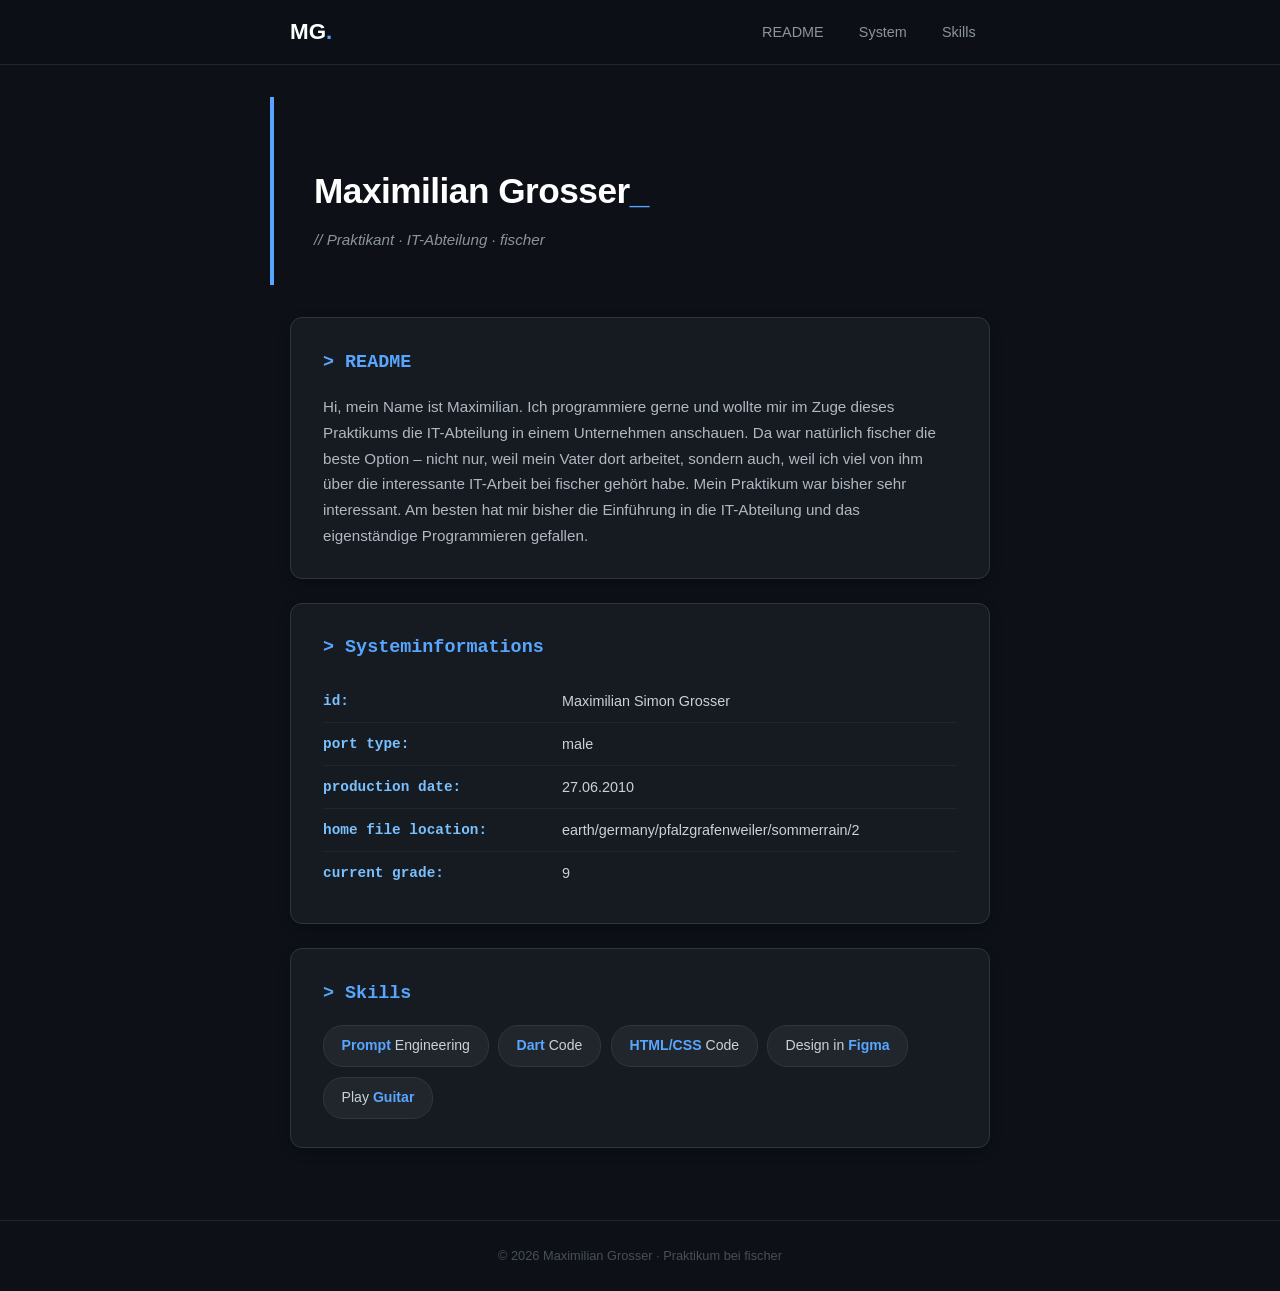
==== Praktikum/index.html @ 61a894ef "Praktikum1" ====
<!DOCTYPE html>  
<html lang="de">  
<head>  
    <meta charset="UTF-8">  
    <meta name="viewport" content="width=device-width, initial-scale=1.0">  
    <title>Maximilian Grosser</title>  
    <link rel="stylesheet" href="style.css">  
</head>  
<body>

    <!-- ── Navigation ── -->  
    <nav class="navbar">  
        <div class="nav-container">  
            <a href="#top" class="nav-logo">MG<span class="dot">.</span></a>  
            <ul class="nav-links">  
                <li><a href="#" data-target="readme">README</a></li>  
                <li><a href="#" data-target="system">System</a></li>  
                <li><a href="#" data-target="skills">Skills</a></li>  
            </ul>              
        </div>  
    </nav>

    <!-- ── Header ── -->  
    <header id="top">  
        <div class="container">  
            <h1 class="fade-in">Maximilian Grosser<span class="cursor">_</span></h1>  
            <p class="subtitle fade-in delay-1">// Praktikant &middot; IT-Abteilung &middot; fischer</p>  
        </div>  
    </header>

    <!-- ── Main ── -->  
    <main>  
        <div class="container">

            <section class="card slide-up" id="readme">  
                <h2>&gt; README</h2>  
                <p>  
                    Hi, mein Name ist Maximilian. Ich programmiere gerne und wollte mir  
                    im Zuge dieses Praktikums die IT-Abteilung in einem Unternehmen  
                    anschauen. Da war natürlich fischer die beste Option – nicht nur,  
                    weil mein Vater dort arbeitet, sondern auch, weil ich viel von ihm  
                    über die interessante IT-Arbeit bei fischer gehört habe. Mein  
                    Praktikum war bisher sehr interessant. Am besten hat mir bisher die  
                    Einführung in die IT-Abteilung und das eigenständige Programmieren  
                    gefallen.  
                </p>  
            </section>

            <section class="card slide-up delay-1" id="system">  
                <h2>&gt; Systeminformations</h2>  
                <table class="info-table">  
                    <tr><td class="key">id:</td><td>Maximilian Simon Grosser</td></tr>  
                    <tr><td class="key">port type:</td><td>male</td></tr>  
                    <tr><td class="key">production date:</td><td>27.06.2010</td></tr>  
                    <tr><td class="key">home file location:</td><td>earth/germany/pfalzgrafenweiler/sommerrain/2</td></tr>  
                    <tr><td class="key">current grade:</td><td>9</td></tr>  
                </table>  
            </section>

            <section class="card slide-up delay-2" id="skills">  
                <h2>&gt; Skills</h2>  
                <ul class="skills-list">  
                    <li><strong>Prompt</strong> Engineering</li>  
                    <li><strong>Dart</strong> Code</li>  
                    <li><strong>HTML/CSS</strong> Code</li>  
                    <li>Design in <strong>Figma</strong></li>  
                    <li>Play <strong>Guitar</strong></li>  
                </ul>  
            </section>

        </div>  
    </main>

    <!-- ── Footer ── -->  
    <footer>  
        <div class="container">  
            <p>&copy; 2026 Maximilian Grosser &middot; Praktikum bei fischer</p>  
        </div>  
    </footer>
  
<script>  
    document.querySelectorAll('.nav-links a').forEach(function(link) {  
        link.addEventListener('click', function(e) {  
            e.preventDefault();

            // Alte Glow-Klasse von allen Cards entfernen  
            document.querySelectorAll('.card').forEach(function(card) {  
                card.classList.remove('glow');  
            });

            // Ziel-Card finden  
            var targetId = this.getAttribute('data-target');  
            var targetCard = document.getElementById(targetId);

            if (targetCard) {  
                // Zur Section scrollen  
                targetCard.scrollIntoView({ behavior: 'smooth', block: 'start' });

                // Glow-Effekt nach kurzem Delay auslösen  
                setTimeout(function() {  
                    void targetCard.offsetWidth;  
                    targetCard.classList.add('glow');  
                }, 400);  
            }  
        });  
    });  
</script>  

</body>  
</html>
---- Praktikum/style.css ----
/* ═══════════════════════════════  
   Reset & Basis  
   ═══════════════════════════════ */  
*, *::before, *::after {  
    margin: 0;  
    padding: 0;  
    box-sizing: border-box;  
}

html {  
    scroll-behavior: smooth;  
}

body {  
    font-family: 'Segoe UI', 'Helvetica Neue', Arial, sans-serif;  
    background-color: #0d1117;  
    color: #c9d1d9;  
    line-height: 1.7;  
    min-height: 100vh;  
}
section.card {  
    scroll-margin-top: 80px;  
}  
.container {  
    max-width: 740px;  
    width: 100%;  
    margin: 0 auto;  
    padding: 0 1.25rem;  
}


/* ═══════════════════════════════  
   Animationen – Keyframes  
   ═══════════════════════════════ */  
@keyframes fadeIn {  
    from {  
        opacity: 0;  
        transform: translateY(-10px);  
    }  
    to {  
        opacity: 1;  
        transform: translateY(0);  
    }  
}

@keyframes slideUp {  
    from {  
        opacity: 0;  
        transform: translateY(40px);  
    }  
    to {  
        opacity: 1;  
        transform: translateY(0);  
    }  
}

@keyframes blink {  
    50% { opacity: 0; }  
}

@keyframes navSlideDown {  
    from {  
        opacity: 0;  
        transform: translateY(-100%);  
    }  
    to {  
        opacity: 1;  
        transform: translateY(0);  
    }  
}

@keyframes popIn {  
    0% {  
        opacity: 0;  
        transform: scale(0.6);  
    }  
    70% {  
        transform: scale(1.08);  
    }  
    100% {  
        opacity: 1;  
        transform: scale(1);  
    }  
}

/* Animations-Klassen */  
.fade-in {  
    animation: fadeIn 0.8s ease forwards;  
    opacity: 0;  
}

.slide-up {  
    animation: slideUp 0.7s ease forwards;  
    opacity: 0;  
}

.delay-1 { animation-delay: 0.2s; }  
.delay-2 { animation-delay: 0.4s; }  
.delay-3 { animation-delay: 0.6s; }


/* ═══════════════════════════════  
   Navigation  
   ═══════════════════════════════ */  
.navbar {  
    position: sticky;  
    top: 0;  
    z-index: 100;  
    background-color: rgba(13, 17, 23, 0.85);  
    backdrop-filter: blur(12px);  
    border-bottom: 1px solid #21262d;  
    padding: 0.8rem 0;  
    animation: navSlideDown 0.5s ease forwards;  
}

.nav-container {  
    max-width: 740px;  
    margin: 0 auto;  
    padding: 0 1.25rem;  
    display: flex;  
    justify-content: space-between;  
    align-items: center;  
}

.nav-logo {  
    font-size: 1.4rem;  
    font-weight: 700;  
    color: #ffffff;  
    text-decoration: none;  
    transition: transform 0.3s ease, color 0.3s ease;  
}

.nav-logo:hover {  
    transform: scale(1.15) rotate(-3deg);  
    color: #58a6ff;  
}

.nav-logo .dot {  
    color: #58a6ff;  
}

.nav-links {  
    list-style: none;  
    display: flex;  
    gap: 0.4rem;  
}

.nav-links a {  
    text-decoration: none;  
    color: #8b949e;  
    font-size: 0.9rem;  
    font-weight: 500;  
    padding: 0.45rem 0.9rem;  
    border-radius: 8px;  
    position: relative;  
    transition: color 0.25s ease,  
                background-color 0.25s ease,  
                transform 0.25s ease;  
}

.nav-links a:hover {  
    color: #ffffff;  
    background-color: #1c2433;  
    transform: translateY(-2px);  
}

/* Animierter Unterstrich */  
.nav-links a::after {  
    content: '';  
    position: absolute;  
    bottom: 2px;  
    left: 50%;  
    width: 0;  
    height: 2px;  
    background-color: #58a6ff;  
    border-radius: 2px;  
    transition: width 0.3s ease, left 0.3s ease;  
}

.nav-links a:hover::after {  
    width: 60%;  
    left: 20%;  
}


/* ═══════════════════════════════  
   Header  
   ═══════════════════════════════ */  
header {  
    padding: 4rem 0 2rem;  
    border-left: 4px solid #58a6ff;  
    margin: 2rem auto 0;  
    max-width: 740px;  
    padding-left: 1.25rem;  
}

h1 {  
    font-size: 2.2rem;  
    font-weight: 700;  
    color: #ffffff;  
    letter-spacing: -0.5px;  
}

.cursor {  
    color: #58a6ff;  
    animation: blink 1s step-end infinite;  
}

.subtitle {  
    margin-top: 0.4rem;  
    font-size: 0.95rem;  
    color: #8b949e;  
    font-style: italic;  
}


/* ═══════════════════════════════  
   Main  
   ═══════════════════════════════ */  
main {  
    padding: 2rem 0;  
}


/* ═══════════════════════════════  
   Cards – untereinander gestapelt  
   ═══════════════════════════════ */  
.card {  
    background-color: #161b22;  
    border: 1px solid #30363d;  
    border-radius: 12px;  
    padding: 1.8rem 2rem;  
    margin-bottom: 1.5rem;  
    box-shadow: 0 4px 12px rgba(0, 0, 0, 0.3);  
    transition: border-color 0.3s ease,  
                box-shadow 0.4s ease,  
                transform 0.3s ease;  
}

.card:hover {  
    border-color: #58a6ff;  
    box-shadow: 0 10px 30px rgba(88, 166, 255, 0.15);  
    transform: translateY(-5px);  
}

h2 {  
    font-size: 1.15rem;  
    font-weight: 600;  
    color: #58a6ff;  
    margin-bottom: 1rem;  
    font-family: 'Courier New', Courier, monospace;  
}

.card p {  
    font-size: 0.95rem;  
    color: #b0b8c1;  
}
/* ═══════════════════════════════  
   Aufleuchten bei Klick (kein Springen)  
   ═══════════════════════════════ */  
   @keyframes glowPulse {  
    0% {  
        opacity: 1;  
        box-shadow: 0 4px 12px rgba(0, 0, 0, 0.3);  
        border-color: #30363d;  
    }  
    25% {  
        opacity: 1;  
        box-shadow: 0 0 30px 10px rgba(88, 166, 255, 0.4);  
        border-color: #58a6ff;  
    }  
    100% {  
        opacity: 1;  
        box-shadow: 0 4px 12px rgba(0, 0, 0, 0.3);  
        border-color: #30363d;  
    }  
}

.card.glow {  
    opacity: 1;  
    animation: glowPulse 1.2s ease forwards;  
}  



/* ═══════════════════════════════  
   Info-Tabelle  
   ═══════════════════════════════ */  
.info-table {  
    width: 100%;  
    border-collapse: collapse;  
}

.info-table tr {  
    border-bottom: 1px solid #21262d;  
    transition: background-color 0.2s ease;  
}

.info-table tr:hover {  
    background-color: #1c2433;  
}

.info-table tr:last-child {  
    border-bottom: none;  
}

.info-table td {  
    padding: 0.55rem 0;  
    font-size: 0.9rem;  
    vertical-align: top;  
}

.info-table .key {  
    color: #79c0ff;  
    font-family: 'Courier New', Courier, monospace;  
    font-weight: 600;  
    white-space: nowrap;  
    padding-right: 1rem;  
}


/* ═══════════════════════════════  
   Skills-Liste  
   ═══════════════════════════════ */  
.skills-list {  
    list-style: none;  
    display: flex;  
    flex-wrap: wrap;  
    gap: 0.6rem;  
}

.skills-list li {  
    background-color: #21262d;  
    border: 1px solid #30363d;  
    padding: 0.5rem 1.1rem;  
    border-radius: 20px;  
    font-size: 0.88rem;  
    color: #c9d1d9;  
    animation: popIn 0.5s ease forwards;  
    opacity: 0;  
    transition: background-color 0.25s ease,  
                border-color 0.25s ease,  
                transform 0.25s ease,  
                box-shadow 0.25s ease;  
}

/* Gestaffelte Einblend-Animation je Skill */  
.skills-list li:nth-child(1) { animation-delay: 0.5s; }  
.skills-list li:nth-child(2) { animation-delay: 0.65s; }  
.skills-list li:nth-child(3) { animation-delay: 0.8s; }  
.skills-list li:nth-child(4) { animation-delay: 0.95s; }  
.skills-list li:nth-child(5) { animation-delay: 1.1s; }

.skills-list li:hover {  
    background-color: #30363d;  
    border-color: #58a6ff;  
    transform: scale(1.1);  
    box-shadow: 0 4px 14px rgba(88, 166, 255, 0.2);  
}

.skills-list li strong {  
    color: #58a6ff;  
}


/* ═══════════════════════════════  
   Footer  
   ═══════════════════════════════ */  
footer {  
    margin-top: 1rem;  
    padding: 1.5rem 0;  
    text-align: center;  
    font-size: 0.8rem;  
    color: #484f58;  
    border-top: 1px solid #21262d;  
}


/* ═══════════════════════════════  
   Responsive  
   ═══════════════════════════════ */  
@media (max-width: 500px) {  
    h1 {  
        font-size: 1.6rem;  
    }

    .card {  
        padding: 1.3rem 1.2rem;  
    }

    .info-table .key {  
        display: block;  
        padding-bottom: 0;  
    }

    .info-table td:last-child {  
        display: block;  
        padding-top: 0;  
        padding-bottom: 0.8rem;  
    }

    .nav-links a {  
        padding: 0.4rem 0.6rem;  
        font-size: 0.82rem;  
    }  
}
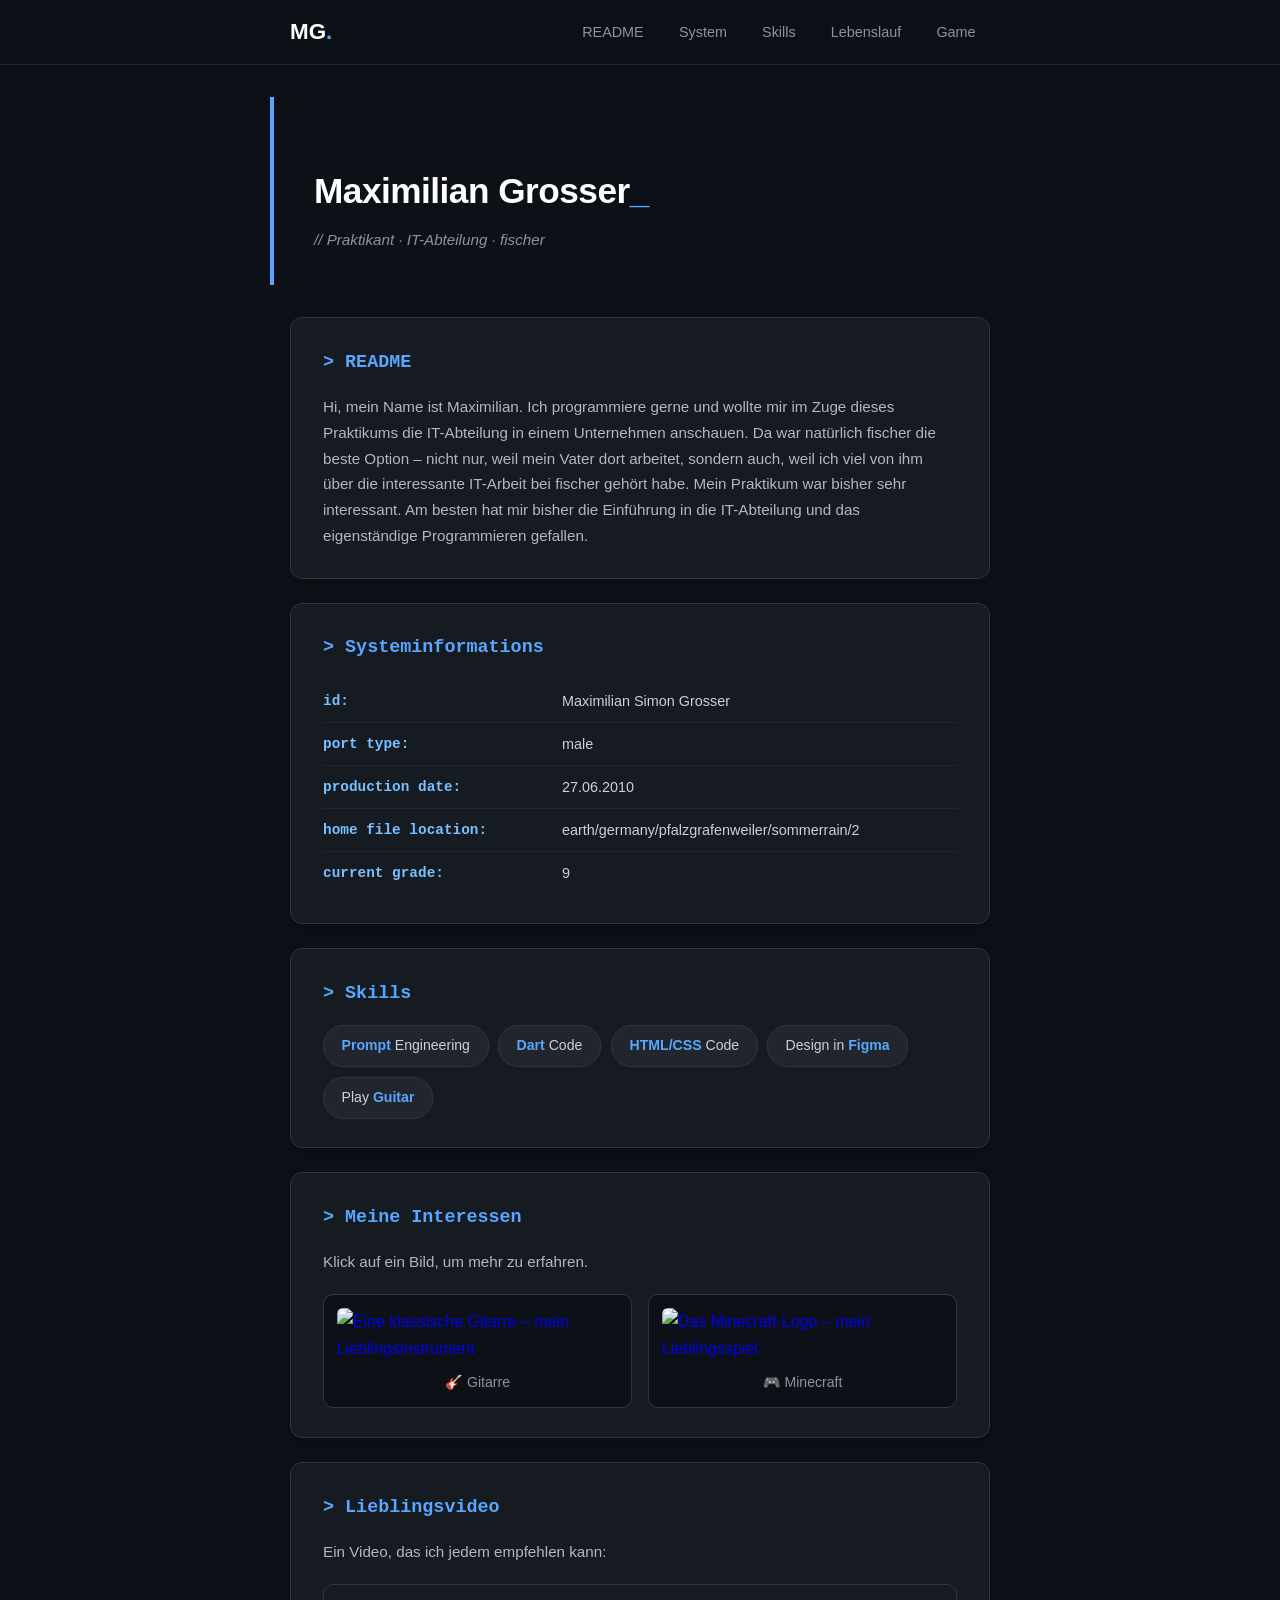
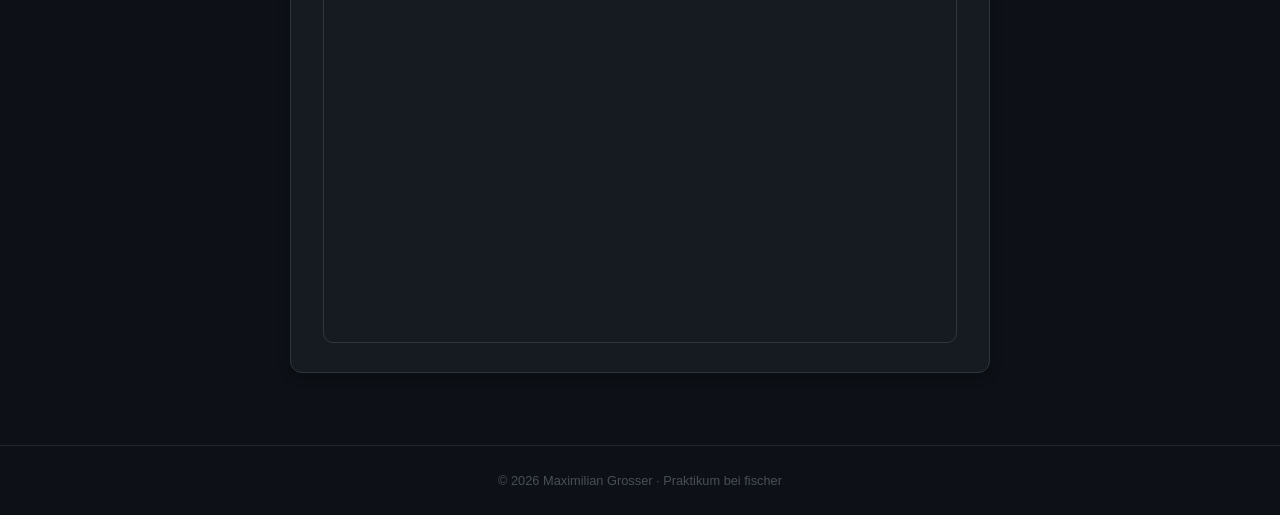
==== commit e7e6f0a0: "feat: add images, YouTube video, Lebenslauf page, hamburger menu, and comments Co-authored-by: Devel" ====
--- a/Praktikum/index.html
+++ b/Praktikum/index.html
@@ -1,110 +1,197 @@
-<!DOCTYPE html>  
-<html lang="de">  
-<head>  
-    <meta charset="UTF-8">  
-    <meta name="viewport" content="width=device-width, initial-scale=1.0">  
-    <title>Maximilian Grosser</title>  
-    <link rel="stylesheet" href="style.css">  
-</head>  
+<!DOCTYPE html>
+<html lang="de">
+<head>
+    <meta charset="UTF-8">
+    <meta name="viewport" content="width=device-width, initial-scale=1.0">
+    <title>Maximilian Grosser</title>
+    <!-- Externes Stylesheet einbinden -->
+    <link rel="stylesheet" href="style.css">
+</head>
 <body>
 
-    <!-- ── Navigation ── -->  
-    <nav class="navbar">  
-        <div class="nav-container">  
-            <a href="#top" class="nav-logo">MG<span class="dot">.</span></a>  
-            <ul class="nav-links">  
-                <li><a href="#" data-target="readme">README</a></li>  
-                <li><a href="#" data-target="system">System</a></li>  
-                <li><a href="#" data-target="skills">Skills</a></li>  
-            </ul>              
-        </div>  
+    <!-- ── Navigation ── -->
+    <nav class="navbar">
+        <div class="nav-container">
+            <!-- Logo / Home-Link -->
+            <a href="#top" class="nav-logo">MG<span class="dot">.</span></a>
+
+            <!-- Hamburger-Button (nur auf kleinen Bildschirmen sichtbar) -->
+            <button class="hamburger" id="hamburger" aria-label="Menü öffnen">
+                <span></span>
+                <span></span>
+                <span></span>
+            </button>
+
+            <!-- Navigationslinks – auf Mobil per Hamburger ein-/ausblendbar -->
+            <ul class="nav-links" id="nav-links">
+                <!-- Seiteninterne Scroll-Links mit data-target -->
+                <li><a href="#" data-target="readme">README</a></li>
+                <li><a href="#" data-target="system">System</a></li>
+                <li><a href="#" data-target="skills">Skills</a></li>
+                <!-- Links zu anderen Seiten -->
+                <li><a href="lebenslauf.html">Lebenslauf</a></li>
+                <li><a href="spaceshooter.html">Game</a></li>
+            </ul>
+        </div>
     </nav>
 
-    <!-- ── Header ── -->  
-    <header id="top">  
-        <div class="container">  
-            <h1 class="fade-in">Maximilian Grosser<span class="cursor">_</span></h1>  
-            <p class="subtitle fade-in delay-1">// Praktikant &middot; IT-Abteilung &middot; fischer</p>  
-        </div>  
+    <!-- ── Header / Hero-Bereich ── -->
+    <header id="top">
+        <div class="container">
+            <!-- Animierter Titel mit blinkendem Cursor -->
+            <h1 class="fade-in">Maximilian Grosser<span class="cursor">_</span></h1>
+            <p class="subtitle fade-in delay-1">// Praktikant &middot; IT-Abteilung &middot; fischer</p>
+        </div>
     </header>
 
-    <!-- ── Main ── -->  
-    <main>  
+    <!-- ── Hauptinhalt ── -->
+    <main>
         <div class="container">
 
-            <section class="card slide-up" id="readme">  
-                <h2>&gt; README</h2>  
-                <p>  
-                    Hi, mein Name ist Maximilian. Ich programmiere gerne und wollte mir  
-                    im Zuge dieses Praktikums die IT-Abteilung in einem Unternehmen  
-                    anschauen. Da war natürlich fischer die beste Option – nicht nur,  
-                    weil mein Vater dort arbeitet, sondern auch, weil ich viel von ihm  
-                    über die interessante IT-Arbeit bei fischer gehört habe. Mein  
-                    Praktikum war bisher sehr interessant. Am besten hat mir bisher die  
-                    Einführung in die IT-Abteilung und das eigenständige Programmieren  
-                    gefallen.  
-                </p>  
+            <!-- README-Sektion: kurze Vorstellung -->
+            <section class="card slide-up" id="readme">
+                <h2>&gt; README</h2>
+                <p>
+                    Hi, mein Name ist Maximilian. Ich programmiere gerne und wollte mir
+                    im Zuge dieses Praktikums die IT-Abteilung in einem Unternehmen
+                    anschauen. Da war natürlich fischer die beste Option – nicht nur,
+                    weil mein Vater dort arbeitet, sondern auch, weil ich viel von ihm
+                    über die interessante IT-Arbeit bei fischer gehört habe. Mein
+                    Praktikum war bisher sehr interessant. Am besten hat mir bisher die
+                    Einführung in die IT-Abteilung und das eigenständige Programmieren
+                    gefallen.
+                </p>
             </section>
 
-            <section class="card slide-up delay-1" id="system">  
-                <h2>&gt; Systeminformations</h2>  
-                <table class="info-table">  
-                    <tr><td class="key">id:</td><td>Maximilian Simon Grosser</td></tr>  
-                    <tr><td class="key">port type:</td><td>male</td></tr>  
-                    <tr><td class="key">production date:</td><td>27.06.2010</td></tr>  
-                    <tr><td class="key">home file location:</td><td>earth/germany/pfalzgrafenweiler/sommerrain/2</td></tr>  
-                    <tr><td class="key">current grade:</td><td>9</td></tr>  
-                </table>  
+            <!-- System-Sektion: persönliche „Metadaten" als Tabelle -->
+            <section class="card slide-up delay-1" id="system">
+                <h2>&gt; Systeminformations</h2>
+                <table class="info-table">
+                    <tr><td class="key">id:</td><td>Maximilian Simon Grosser</td></tr>
+                    <tr><td class="key">port type:</td><td>male</td></tr>
+                    <tr><td class="key">production date:</td><td>27.06.2010</td></tr>
+                    <tr><td class="key">home file location:</td><td>earth/germany/pfalzgrafenweiler/sommerrain/2</td></tr>
+                    <tr><td class="key">current grade:</td><td>9</td></tr>
+                </table>
             </section>
 
-            <section class="card slide-up delay-2" id="skills">  
-                <h2>&gt; Skills</h2>  
-                <ul class="skills-list">  
-                    <li><strong>Prompt</strong> Engineering</li>  
-                    <li><strong>Dart</strong> Code</li>  
-                    <li><strong>HTML/CSS</strong> Code</li>  
-                    <li>Design in <strong>Figma</strong></li>  
-                    <li>Play <strong>Guitar</strong></li>  
-                </ul>  
+            <!-- Skills-Sektion: Fähigkeiten als Pill-Tags -->
+            <section class="card slide-up delay-2" id="skills">
+                <h2>&gt; Skills</h2>
+                <ul class="skills-list">
+                    <li><strong>Prompt</strong> Engineering</li>
+                    <li><strong>Dart</strong> Code</li>
+                    <li><strong>HTML/CSS</strong> Code</li>
+                    <li>Design in <strong>Figma</strong></li>
+                    <li>Play <strong>Guitar</strong></li>
+                </ul>
             </section>
 
-        </div>  
+            <!-- Bilder-Sektion: Zwei Bilder, die jeweils als Link dienen -->
+            <section class="card slide-up delay-3" id="bilder">
+                <h2>&gt; Meine Interessen</h2>
+                <p class="card-desc">Klick auf ein Bild, um mehr zu erfahren.</p>
+                <div class="image-grid">
+
+                    <!-- Bild 1: Gitarre – verlinkt auf Wikipedia-Artikel zur Gitarre -->
+                    <a href="https://de.wikipedia.org/wiki/Gitarre"
+                       target="_blank"
+                       rel="noopener noreferrer"
+                       class="img-link"
+                       title="Mehr über Gitarre erfahren">
+                        <img
+                            src="https://upload.wikimedia.org/wikipedia/commons/thumb/4/45/GuitareClassique5.png/220px-GuitareClassique5.png"
+                            alt="Eine klassische Gitarre – mein Lieblingsinstrument"
+                            loading="lazy">
+                        <span class="img-caption">🎸 Gitarre</span>
+                    </a>
+
+                    <!-- Bild 2: Minecraft – verlinkt auf die offizielle Minecraft-Seite -->
+                    <a href="https://www.minecraft.net/de-de"
+                       target="_blank"
+                       rel="noopener noreferrer"
+                       class="img-link"
+                       title="Minecraft – mein Lieblingsspiel">
+                        <img
+                            src="https://upload.wikimedia.org/wikipedia/en/thumb/5/51/Minecraft_logo.svg/320px-Minecraft_logo.svg.png"
+                            alt="Das Minecraft-Logo – mein Lieblingsspiel"
+                            loading="lazy">
+                        <span class="img-caption">🎮 Minecraft</span>
+                    </a>
+
+                </div>
+            </section>
+
+            <!-- Video-Sektion: Eingebettetes YouTube-Video (datenschutzfreundlich) -->
+            <section class="card slide-up" id="video">
+                <h2>&gt; Lieblingsvideo</h2>
+                <p class="card-desc">Ein Video, das ich jedem empfehlen kann:</p>
+                <!-- iframe-Einbettung über youtube-nocookie.com zum Schutz der Privatsphäre -->
+                <div class="video-wrapper">
+                    <iframe
+                        src="https://www.youtube-nocookie.com/embed/C4UUGqvAFBo"
+                        title="Minecraft – The Story of Mojang (Dokumentation)"
+                        allow="accelerometer; autoplay; clipboard-write; encrypted-media; gyroscope; picture-in-picture"
+                        allowfullscreen
+                        loading="lazy">
+                    </iframe>
+                </div>
+            </section>
+
+        </div>
     </main>
 
-    <!-- ── Footer ── -->  
-    <footer>  
-        <div class="container">  
-            <p>&copy; 2026 Maximilian Grosser &middot; Praktikum bei fischer</p>  
-        </div>  
+    <!-- ── Footer ── -->
+    <footer>
+        <div class="container">
+            <p>&copy; 2026 Maximilian Grosser &middot; Praktikum bei fischer</p>
+        </div>
     </footer>
-  
-<script>  
-    document.querySelectorAll('.nav-links a').forEach(function(link) {  
-        link.addEventListener('click', function(e) {  
+
+<script>
+    /* ── Hamburger-Menü ──────────────────────────────────────────── */
+    var hamburger = document.getElementById('hamburger');
+    var navLinks  = document.getElementById('nav-links');
+
+    // Klick auf Hamburger-Icon: Menü öffnen / schließen
+    hamburger.addEventListener('click', function() {
+        var isOpen = navLinks.classList.toggle('open');
+        // Aria-Attribut für Barrierefreiheit aktualisieren
+        hamburger.setAttribute('aria-expanded', isOpen);
+    });
+
+    /* ── Seiteninterne Scroll-Navigation ────────────────────────── */
+    document.querySelectorAll('.nav-links a[data-target]').forEach(function(link) {
+        link.addEventListener('click', function(e) {
             e.preventDefault();
 
-            // Alte Glow-Klasse von allen Cards entfernen  
-            document.querySelectorAll('.card').forEach(function(card) {  
-                card.classList.remove('glow');  
+            // Menü auf Mobilgeräten nach Klick schließen
+            navLinks.classList.remove('open');
+            hamburger.setAttribute('aria-expanded', false);
+
+            // Alte Glow-Klasse von allen Cards entfernen
+            document.querySelectorAll('.card').forEach(function(card) {
+                card.classList.remove('glow');
             });
 
-            // Ziel-Card finden  
-            var targetId = this.getAttribute('data-target');  
+            // Ziel-Card anhand des data-target-Attributs ermitteln
+            var targetId   = this.getAttribute('data-target');
             var targetCard = document.getElementById(targetId);
 
-            if (targetCard) {  
-                // Zur Section scrollen  
+            if (targetCard) {
+                // Sanftes Scrollen zur Ziel-Section
                 targetCard.scrollIntoView({ behavior: 'smooth', block: 'start' });
 
-                // Glow-Effekt nach kurzem Delay auslösen  
-                setTimeout(function() {  
-                    void targetCard.offsetWidth;  
-                    targetCard.classList.add('glow');  
-                }, 400);  
-            }  
-        });  
-    });  
-</script>  
+                // Glow-Effekt nach kurzem Delay auslösen (nach Scroll-Ende)
+                setTimeout(function() {
+                    void targetCard.offsetWidth; // Reflow erzwingen für Neustart der Animation
+                    targetCard.classList.add('glow');
+                }, 400);
+            }
+        });
+    });
+</script>
 
-</body>  
-</html>  
+</body>
+</html>
+
--- a/Praktikum/style.css
+++ b/Praktikum/style.css
@@ -1,5 +1,5 @@
-/* ═══════════════════════════════  
-   Reset & Basis  
+/* ═══════════════════════════════
+   Reset & Basis
    ═══════════════════════════════ */  
 *, *::before, *::after {  
     margin: 0;  
@@ -376,31 +376,254 @@
 }
 
 
-/* ═══════════════════════════════  
-   Responsive  
-   ═══════════════════════════════ */  
-@media (max-width: 500px) {  
-    h1 {  
-        font-size: 1.6rem;  
-    }
-
-    .card {  
-        padding: 1.3rem 1.2rem;  
-    }
-
-    .info-table .key {  
-        display: block;  
-        padding-bottom: 0;  
-    }
-
-    .info-table td:last-child {  
-        display: block;  
-        padding-top: 0;  
-        padding-bottom: 0.8rem;  
-    }
-
-    .nav-links a {  
-        padding: 0.4rem 0.6rem;  
-        font-size: 0.82rem;  
-    }  
-}  
+/* ═══════════════════════════════
+   Responsive
+   ═══════════════════════════════ */
+@media (max-width: 500px) {
+    h1 {
+        font-size: 1.6rem;
+    }
+
+    .card {
+        padding: 1.3rem 1.2rem;
+    }
+
+    .info-table .key {
+        display: block;
+        padding-bottom: 0;
+    }
+
+    .info-table td:last-child {
+        display: block;
+        padding-top: 0;
+        padding-bottom: 0.8rem;
+    }
+
+    .nav-links a {
+        padding: 0.4rem 0.6rem;
+        font-size: 0.82rem;
+    }
+}
+
+
+/* ═══════════════════════════════
+   Hamburger-Menü
+   ═══════════════════════════════ */
+
+/* Hamburger-Button: nur auf kleinen Bildschirmen anzeigen */
+.hamburger {
+    display: none;
+    flex-direction: column;
+    justify-content: center;
+    gap: 5px;
+    background: none;
+    border: none;
+    cursor: pointer;
+    padding: 0.4rem;
+}
+
+/* Die drei Striche des Hamburger-Icons */
+.hamburger span {
+    display: block;
+    width: 24px;
+    height: 2px;
+    background-color: #c9d1d9;
+    border-radius: 2px;
+    transition: transform 0.3s ease, opacity 0.3s ease;
+}
+
+/* Hamburger × Animation – oberer Strich */
+.hamburger[aria-expanded="true"] span:nth-child(1) {
+    transform: translateY(7px) rotate(45deg);
+}
+
+/* Hamburger × Animation – mittlerer Strich ausblenden */
+.hamburger[aria-expanded="true"] span:nth-child(2) {
+    opacity: 0;
+}
+
+/* Hamburger × Animation – unterer Strich */
+.hamburger[aria-expanded="true"] span:nth-child(3) {
+    transform: translateY(-7px) rotate(-45deg);
+}
+
+/* Ab 640 px Breite Hamburger anzeigen, Standard-Nav ausblenden */
+@media (max-width: 640px) {
+    .hamburger {
+        display: flex;
+    }
+
+    /* Nav-Links standardmäßig ausblenden */
+    .nav-links {
+        display: none;
+        flex-direction: column;
+        position: absolute;
+        top: 100%;
+        left: 0;
+        right: 0;
+        background-color: rgba(13, 17, 23, 0.97);
+        border-bottom: 1px solid #21262d;
+        padding: 0.75rem 1rem;
+        gap: 0.25rem;
+        z-index: 99;
+    }
+
+    /* Menü einblenden, wenn .open-Klasse gesetzt ist */
+    .nav-links.open {
+        display: flex;
+    }
+
+    .nav-links li {
+        width: 100%;
+    }
+
+    .nav-links a {
+        display: block;
+        width: 100%;
+        padding: 0.6rem 0.8rem;
+        font-size: 0.9rem;
+    }
+}
+
+
+/* ═══════════════════════════════
+   Aktiver Navigations-Link
+   ═══════════════════════════════ */
+
+/* Aktuell angezeigte Seite wird heller hervorgehoben */
+.nav-links a.nav-active {
+    color: #ffffff;
+    background-color: #1c2433;
+}
+
+.nav-links a.nav-active::after {
+    width: 60%;
+    left: 20%;
+}
+
+
+/* ═══════════════════════════════
+   Bilder-Grid (Sektion "Interessen")
+   ═══════════════════════════════ */
+
+/* Kurze Beschreibung unterhalb der Sektions-Überschrift */
+.card-desc {
+    font-size: 0.88rem;
+    color: #8b949e;
+    margin-bottom: 1.2rem;
+}
+
+/* Zwei-Spalten-Raster für die Bild-Links */
+.image-grid {
+    display: grid;
+    grid-template-columns: repeat(2, 1fr);
+    gap: 1rem;
+}
+
+/* Jedes Bild ist gleichzeitig ein anklickbarer Link */
+.img-link {
+    display: flex;
+    flex-direction: column;
+    align-items: center;
+    gap: 0.5rem;
+    text-decoration: none;
+    border: 1px solid #30363d;
+    border-radius: 10px;
+    padding: 0.8rem;
+    background-color: #0d1117;
+    transition: border-color 0.25s ease,
+                box-shadow 0.25s ease,
+                transform 0.25s ease;
+}
+
+.img-link:hover {
+    border-color: #58a6ff;
+    box-shadow: 0 6px 20px rgba(88, 166, 255, 0.2);
+    transform: translateY(-4px);
+}
+
+/* Bild passt sich dem Container an, max. Höhe begrenzt */
+.img-link img {
+    width: 100%;
+    max-height: 160px;
+    object-fit: contain;
+    border-radius: 6px;
+}
+
+/* Beschriftung unter dem Bild */
+.img-caption {
+    font-size: 0.88rem;
+    color: #8b949e;
+    text-align: center;
+}
+
+/* Auf kleinen Bildschirmen in eine Spalte wechseln */
+@media (max-width: 460px) {
+    .image-grid {
+        grid-template-columns: 1fr;
+    }
+}
+
+
+/* ═══════════════════════════════
+   Video-Einbettung (responsive)
+   ═══════════════════════════════ */
+
+/* Wrapper hält das 16:9-Seitenverhältnis per padding-Trick */
+.video-wrapper {
+    position: relative;
+    padding-bottom: 56.25%; /* 16:9 */
+    height: 0;
+    overflow: hidden;
+    border-radius: 10px;
+    border: 1px solid #30363d;
+}
+
+/* iframe füllt den gesamten Wrapper aus */
+.video-wrapper iframe {
+    position: absolute;
+    top: 0;
+    left: 0;
+    width: 100%;
+    height: 100%;
+    border: none;
+}
+
+
+/* ═══════════════════════════════
+   Lebenslauf-Tabelle
+   ═══════════════════════════════ */
+
+/* Kopfzeile der CV-Tabelle */
+.cv-table thead th {
+    color: #58a6ff;
+    font-family: 'Courier New', Courier, monospace;
+    font-size: 0.82rem;
+    font-weight: 600;
+    text-transform: uppercase;
+    letter-spacing: 0.05em;
+    padding-bottom: 0.7rem;
+    text-align: left;
+    border-bottom: 1px solid #30363d;
+}
+
+/* Erste Kopfspalte (Zeitraum) mit fixierter Mindestbreite */
+.cv-table thead th:first-child {
+    min-width: 130px;
+}
+
+/* Badge für den Status "aktuell" */
+.badge {
+    display: inline-block;
+    font-size: 0.72rem;
+    font-weight: 600;
+    color: #0d1117;
+    background-color: #58a6ff;
+    border-radius: 20px;
+    padding: 0.1rem 0.55rem;
+    margin-left: 0.5rem;
+    vertical-align: middle;
+    text-transform: uppercase;
+    letter-spacing: 0.04em;
+}
+
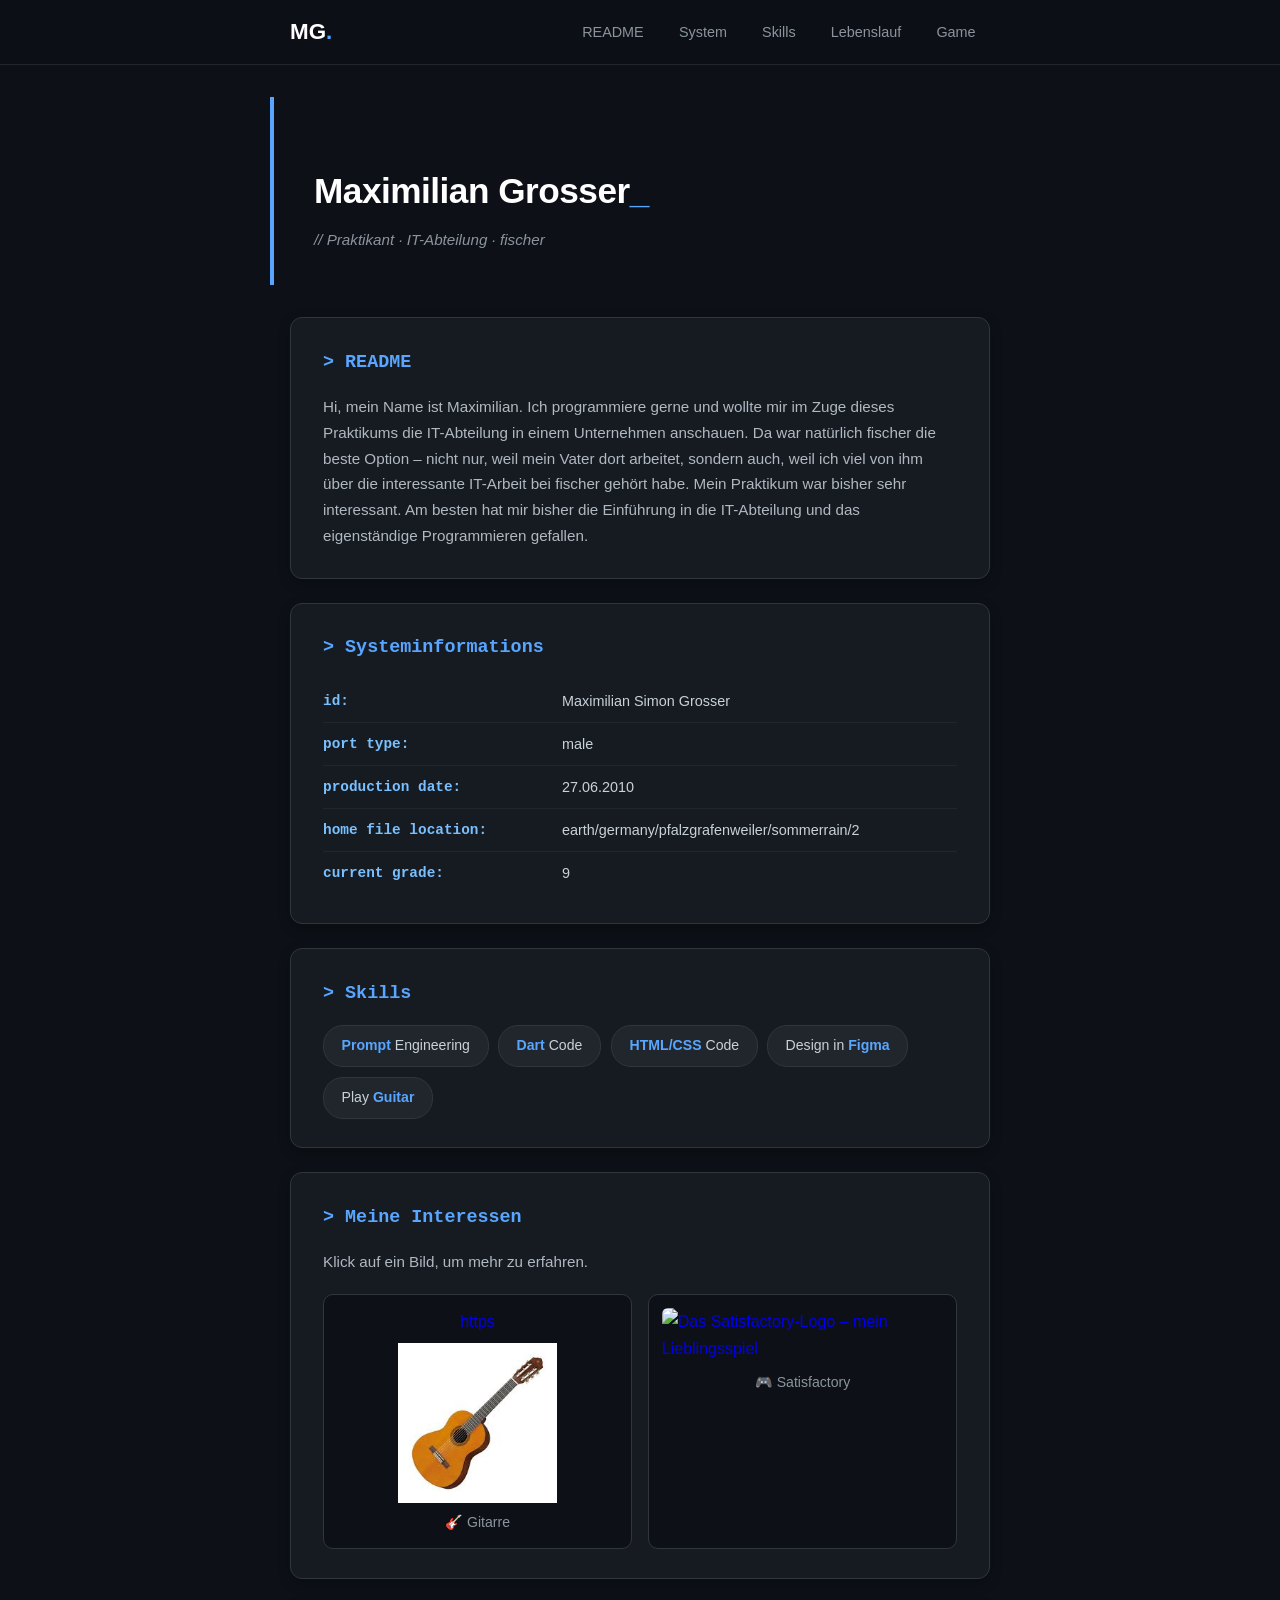
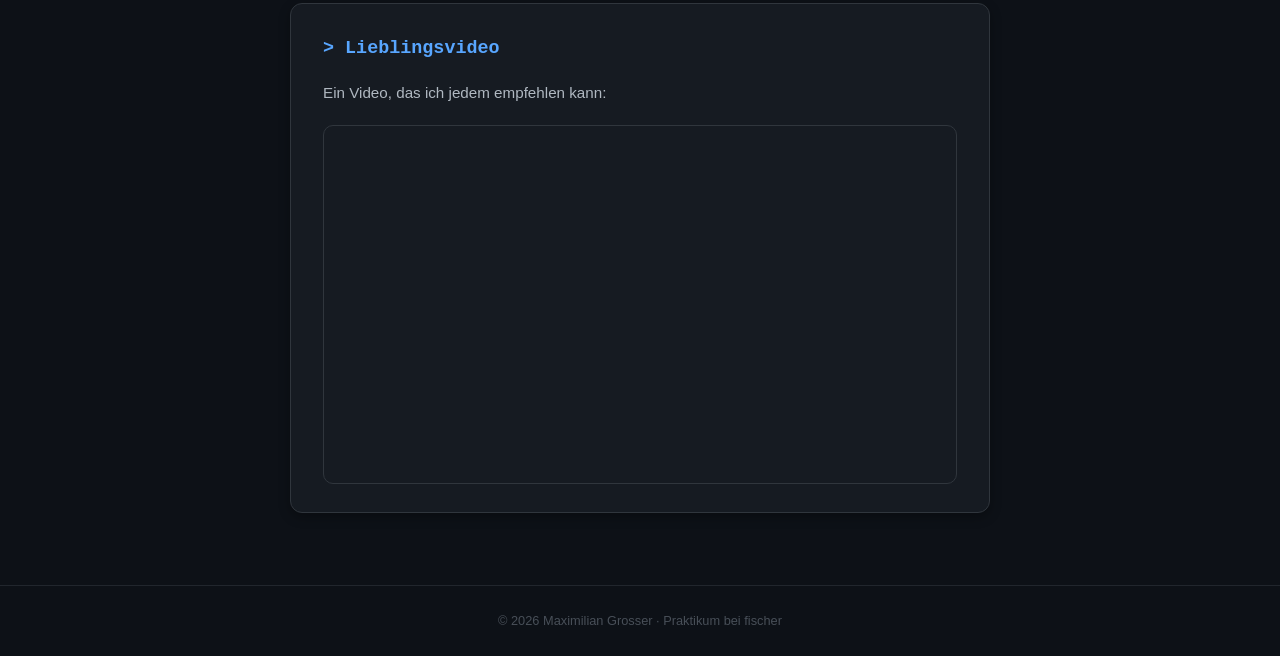
==== commit 1af8b4e0: "Aktualisiere Links und Bilder in der Indexseite; passe Text in Lebenslauf an" ====
--- a/Praktikum/index.html
+++ b/Praktikum/index.html
@@ -98,25 +98,25 @@
                        target="_blank"
                        rel="noopener noreferrer"
                        class="img-link"
-                       title="Mehr über Gitarre erfahren">
+                       title="Mehr über Gitarre erfahren">https
                         <img
-                            src="https://upload.wikimedia.org/wikipedia/commons/thumb/4/45/GuitareClassique5.png/220px-GuitareClassique5.png"
+                            src="[data-uri]"
                             alt="Eine klassische Gitarre – mein Lieblingsinstrument"
                             loading="lazy">
                         <span class="img-caption">🎸 Gitarre</span>
                     </a>
 
                     <!-- Bild 2: Minecraft – verlinkt auf die offizielle Minecraft-Seite -->
-                    <a href="https://www.minecraft.net/de-de"
+                    <a href="https://www.satisfactorygame.com/"
                        target="_blank"
                        rel="noopener noreferrer"
                        class="img-link"
-                       title="Minecraft – mein Lieblingsspiel">
+                       title="Satisfactory – mein Lieblingsspiel">
                         <img
-                            src="https://upload.wikimedia.org/wikipedia/en/thumb/5/51/Minecraft_logo.svg/320px-Minecraft_logo.svg.png"
-                            alt="Das Minecraft-Logo – mein Lieblingsspiel"
+                            src="https://encrypted-tbn0.gstatic.com/images?q=tbn:ANd9GcT5SpzfDCCQxIOkFxnOdyJc-kMrWzV5oI82BA&s"
+                            alt="Das Satisfactory-Logo – mein Lieblingsspiel"
                             loading="lazy">
-                        <span class="img-caption">🎮 Minecraft</span>
+                        <span class="img-caption">🎮 Satisfactory </span>
                     </a>
 
                 </div>
